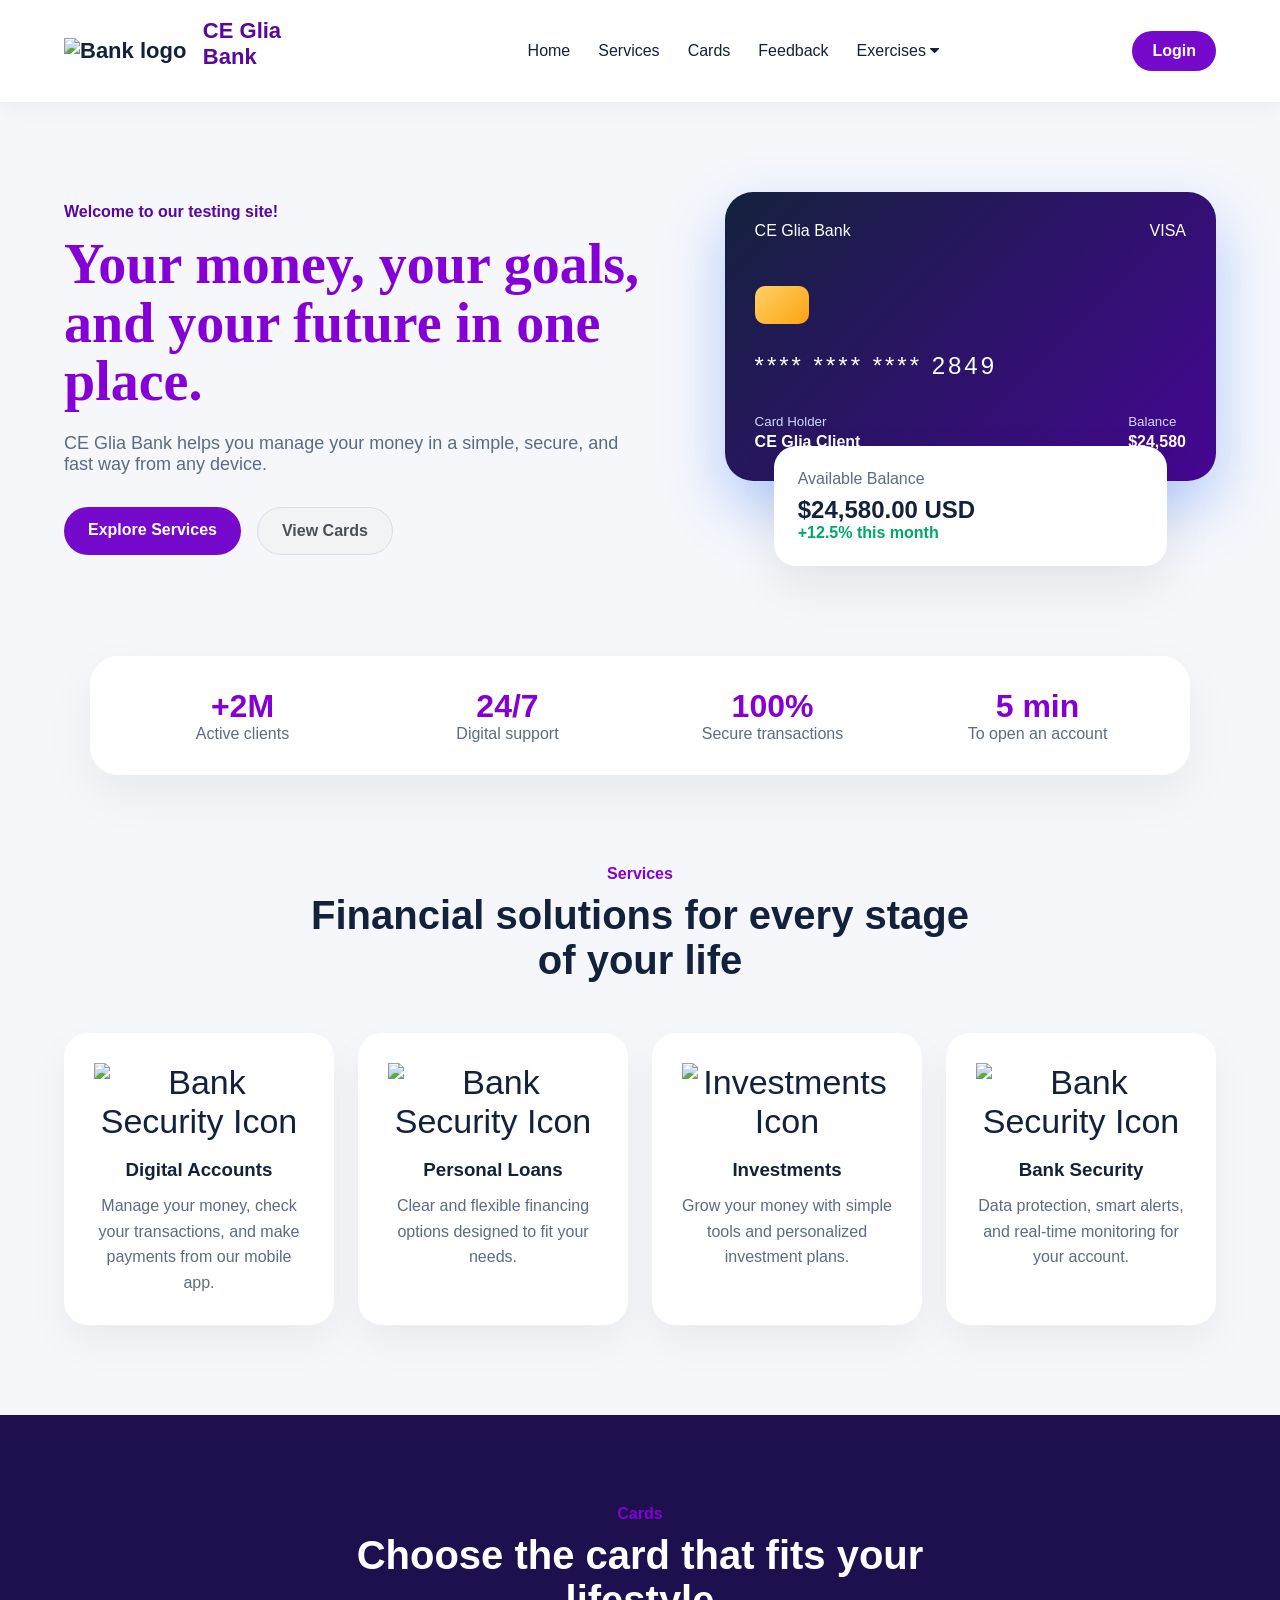
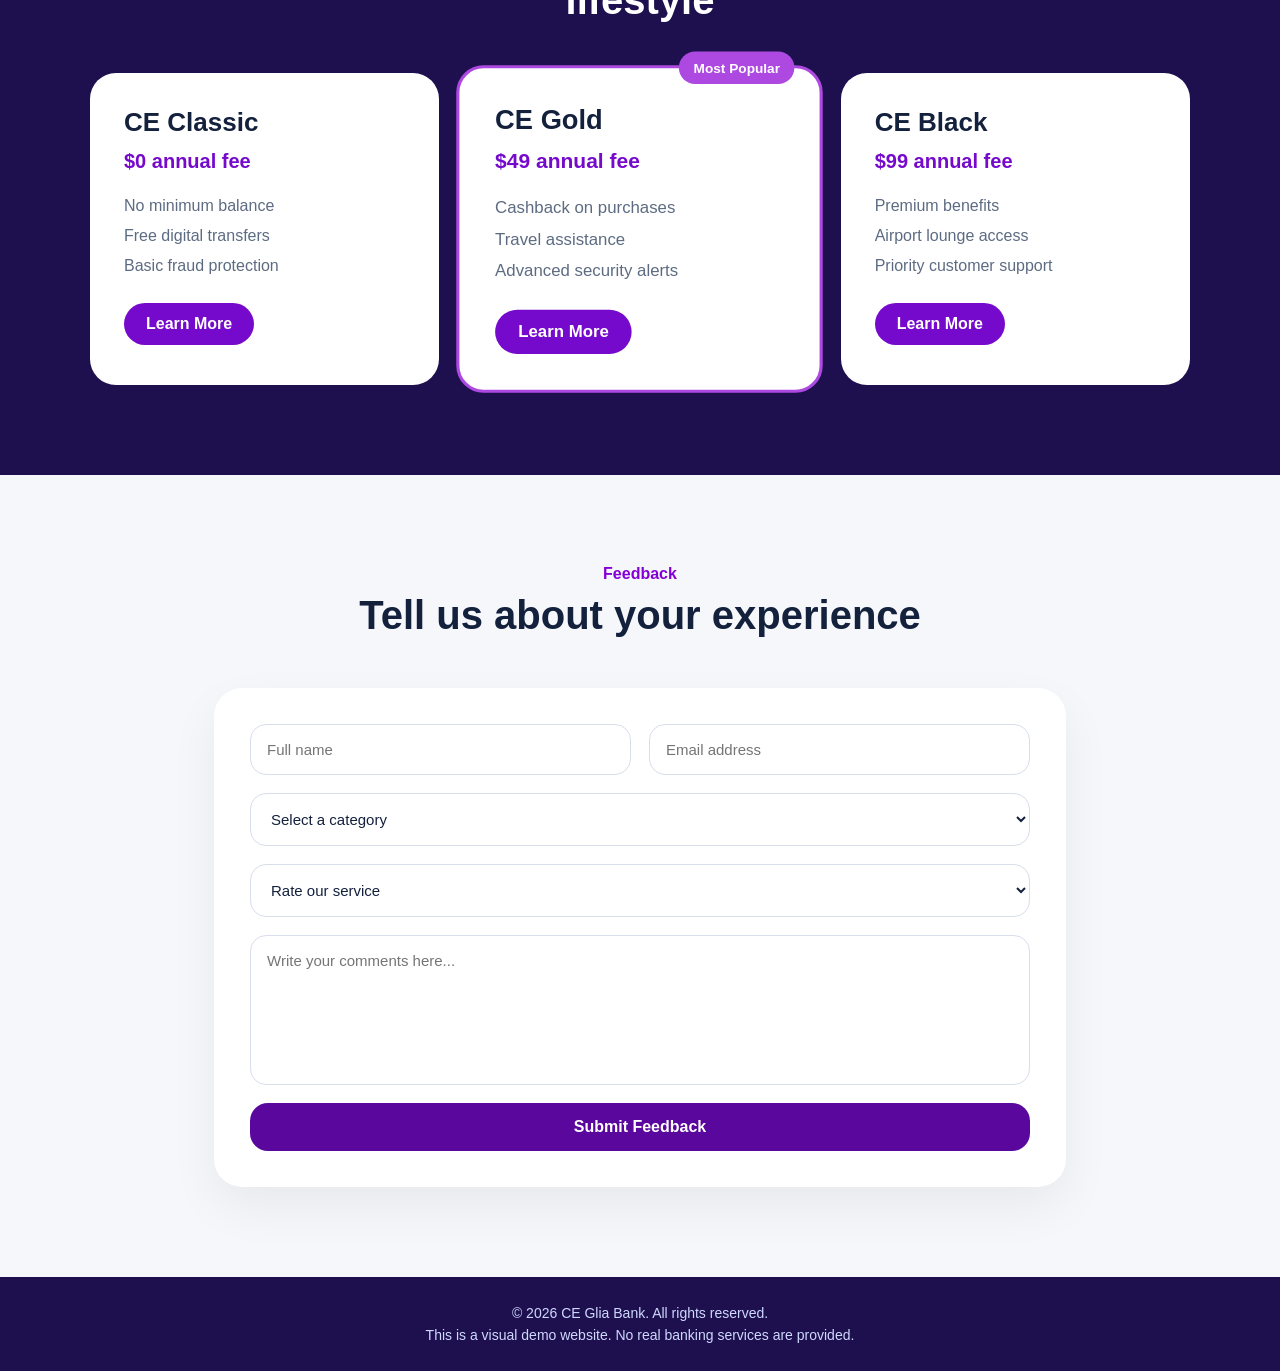
==== index.html @ 2df1a619 "Creating a section for future exercises" ====
<!DOCTYPE html>
<html>
  <head>
    <script>
      //Read idtoken from query parameter with the same name.
      const params = new Proxy(new URLSearchParams(window.location.search), {
        get: (searchParams, prop) => searchParams.get(prop),
      });
      const idToken = params.idtoken;
      window.getGliaContext = () => ({ idToken });
    </script>
    <script async src="https://api.glia.com/salemove_integration.js"></script>
    <title>CE Testing Site</title>
    <link rel="icon" type="image/x-icon" href="images/favicon.ico">
    <link rel="stylesheet" href="styles.css">
    <link rel="stylesheet" href="https://cdnjs.cloudflare.com/ajax/libs/font-awesome/4.7.0/css/font-awesome.min.css">
  </head>

  <body>
    <header class="header">
      <nav class="navbar" id="myNavbar">
  <!-- Logo section -->
  <div class="logo">
    <img src="images/favicon.ico" alt="Bank logo">
    <p class="tag">CE Glia Bank</p>
  </div>

  <!-- Links Container -->
  <ul class="nav-links" id="navLinks">
    <li><a href="#home" class="active">Home</a></li>
    <li><a href="#services" class="active">Services</a></li>
    <li><a href="#cards">Cards</a></li>
    <li><a href="#feedback">Feedback</a></li>
    <li class="dropdown">
      <button class="dropbtn">Exercises 
        <i class="fa fa-caret-down"></i>
      </button>
      <div class="dropdown-content">
        <a href="#link1">Link 1</a>
        <a href="#link2">Link 2</a>
        <a href="#link3">Link 3</a>
      </div>
    </li>
  </ul>

  <!-- Login Button -->
  <a href="login.html" class="btn-login">Login</a>

  <!-- Hamburger Icon for Mobile -->
  <button class="menu-btn" id="menuBtn" onclick="myFunction()">&#9776;</button>
</nav>
    </header>

    <main>
      <!-- <center>
        <img src="images/Full LOGO_black.png" alt="CE logo" style="width:750px">
      </center> -->
      <section class="hero" id="home">
        <div class="hero-text">
          <p class="tag">Welcome to our testing site!</p>
          <h1>Your money, your goals, and your future in one place.</h1>
          <p class="description">
            CE Glia Bank helps you manage your money in a simple, secure, and fast way
            from any device.
          </p>

          <div class="hero-buttons">
            <a href="#services" class="btn-primary">Explore Services</a>
            <a href="#cards" class="btn-secondary">View Cards</a>
          </div>
        </div>

        <div class="hero-card">
          <div class="bank-card">
            <div class="card-top">
              <span>CE Glia Bank</span>
              <span>VISA</span>
            </div>

            <div class="chip"></div>

            <p class="card-number">**** **** **** 2849</p>

            <div class="card-bottom">
              <div>
                <small>Card Holder</small>
                <p>CE Glia Client</p>
              </div>
              <div>
                <small>Balance</small>
                <p>$24,580</p>
              </div>
            </div>
          </div>

          <div class="balance-box">
            <p>Available Balance</p>
            <h2>$24,580.00 USD</h2>
            <span>+12.5% this month</span>
          </div>
        </div>
      </section>

      <section class="stats">
        <div>
          <h3>+2M</h3>
          <p>Active clients</p>
        </div>
        <div>
          <h3>24/7</h3>
          <p>Digital support</p>
        </div>
        <div>
          <h3>100%</h3>
          <p>Secure transactions</p>
        </div>
        <div>
          <h3>5 min</h3>
          <p>To open an account</p>
        </div>
      </section>

      <section class="section" id="services">
        <div class="section-title">
          <p>Services</p>
          <h2>Financial solutions for every stage of your life</h2>
        </div>

        <div class="services-grid">
          <article class="service-card">
            <center><div class="icon"><img src="images/digitalAcc.png" alt="Bank Security Icon"></div></center>
            <h3>Digital Accounts</h3>
            <p>
              Manage your money, check your transactions, and make payments
              from our mobile app.
            </p>
          </article>

          <article class="service-card">
            <center><div class="icon"><img src="images/perLoan.png" alt="Bank Security Icon"></div></center>
            <h3>Personal Loans</h3>
            <p>
              Clear and flexible financing options designed to fit your needs.
            </p>
          </article>

          <article class="service-card">
            <center><div class="icon"><img src="images/invest.png" alt="Investments Icon"></div></center>
            <h3>Investments</h3>
            <p>
              Grow your money with simple tools and personalized investment plans.
            </p>
          </article>

          <article class="service-card">
            <center><div class="icon"><img src="images/security.png" alt="Bank Security Icon"></div></center>
            <h3>Bank Security</h3>
            <p>
              Data protection, smart alerts, and real-time monitoring for your account.
            </p>
          </article>
        </div>
      </section>

      <section class="cards-section" id="cards">
        <div class="section-title">
          <p>Cards</p>
          <h2>Choose the card that fits your lifestyle</h2>
        </div>

        <div class="plans">
          <article class="plan-card">
            <h3>CE Classic</h3>
            <p class="price">$0 annual fee</p>
            <ul>
              <li>No minimum balance</li>
              <li>Free digital transfers</li>
              <li>Basic fraud protection</li>
            </ul>
            <a href="#" class="btn-plan">Learn More</a>
          </article>

          <article class="plan-card featured">
            <div class="badge">Most Popular</div>
            <h3>CE Gold</h3>
            <p class="price">$49 annual fee</p>
            <ul>
              <li>Cashback on purchases</li>
              <li>Travel assistance</li>
              <li>Advanced security alerts</li>
            </ul>
            <a href="#" class="btn-plan">Learn More</a>
          </article>

          <article class="plan-card">
            <h3>CE Black</h3>
            <p class="price">$99 annual fee</p>
            <ul>
              <li>Premium benefits</li>
              <li>Airport lounge access</li>
              <li>Priority customer support</li>
            </ul>
            <a href="#" class="btn-plan">Learn More</a>
          </article>
        </div>
      </section>

      <section class="feedback-section" id="feedback">
        <div class="section-title">
          <p>Feedback</p>
          <h2>Tell us about your experience</h2>
        </div>

        <form class="feedback-form">
          <div class="form-row">
            <input type="text" placeholder="Full name" required />
            <input type="email" placeholder="Email address" required />
          </div>

          <select required>
            <option value="">Select a category</option>
            <option value="service">Service rating</option>
            <option value="complaint">Complaint</option>
            <option value="suggestion">Suggestion</option>
            <option value="support">Customer support</option>
          </select>

          <select required>
            <option value="">Rate our service</option>
            <option value="excellent">Excellent</option>
            <option value="good">Good</option>
            <option value="regular">Regular</option>
            <option value="bad">Bad</option>
          </select>

          <textarea placeholder="Write your comments here..." required id="feedback-text"></textarea>

          <button type="button">Submit Feedback</button>
        </form>
      </section>
    </main>

    <footer class="footer">
      <p>© 2026 CE Glia Bank. All rights reserved.</p>
      <p>This is a visual demo website. No real banking services are provided.</p>
    </footer>

    <script src="script.js"></script>
  </body>
</html>
---- styles.css ----
* {
  margin: 0;
  padding: 0;
  box-sizing: border-box;
  font-family: "Segoe UI", Arial, sans-serif;
}

html {
  scroll-behavior: smooth;
}

body {
  background: #f5f7fb;
  color: #14213d;
}

h1  {
  color:#8500D6;
  font-family:roboto;
}
img {
  width:50%;
}

.header {
  width: 100%;
  background: rgba(255, 255, 255, 0.95);
  backdrop-filter: blur(12px);
  position: sticky;
  top: 0;
  z-index: 100;
  box-shadow: 0 4px 20px rgba(0, 0, 0, 0.06);
}

/* Your original base styles */
.navbar {
  max-width: 1200px;
  margin: auto;
  padding: 18px 24px;
  display: flex;
  justify-content: space-between;
  align-items: center;
  position: relative; /* Needed for positioning mobile menu */
}

.logo {
  font-size: 22px;
  font-weight: 800;
  display: flex;
  align-items: center;
  gap: 10px;
}

.nav-links {
  display: flex;
  align-items: center;
  list-style: none;
  gap: 28px;
  margin: 0;
  padding: 0;
}

.nav-links a {
  text-decoration: none;
  color: #14213d;
  font-weight: 500;
  transition: 0.3s;
}

.nav-links a:hover {
  color: #CA8FFA;
}

.btn-login {
  text-decoration: none;
  background: #760ACC;
  color: #fff;
  padding: 11px 20px;
  border-radius: 30px;
  font-weight: 600;
  transition: 0.3s;
}

.btn-login:hover {
  background: #CA8FFA;
}

.menu-btn {
  display: none;
  background: none;
  border: none;
  font-size: 28px;
  cursor: pointer;
  color: #14213d;
}

.dropdown {
  position: relative;
}

.dropdown .dropbtn {
  font-family: inherit;
  font-size: inherit;
  font-weight: 500;
  color: #14213d;
  background: transparent;
  border: none;
  padding: 0;
  cursor: pointer;
  transition: 0.3s;
}

.dropdown:hover .dropbtn {
  color: #CA8FFA;
}

.dropdown-content {
  display: none;
  position: absolute;
  top: 100%;
  left: 0;
  background-color: #ffffff;
  min-width: 160px;
  box-shadow: 0px 8px 16px rgba(0,0,0,0.1);
  border-radius: 8px;
  padding: 8px 0;
  z-index: 100;
}

.dropdown-content a {
  color: #14213d;
  padding: 10px 18px;
  display: block;
  font-weight: 500;
}

.dropdown-content a:hover {
  background-color: #f5f0ff;
  color: #760ACC;
}

@media (min-width: 769px) {
  .dropdown:hover .dropdown-content {
    display: block;
  }
}

@media (max-width: 768px) {
  .menu-btn {
    display: block; /* Show hamburger button on small screens */
  }

  .nav-links {
    display: none; /* Hide main links by default */
    flex-direction: column;
    position: absolute;
    top: 100%;
    left: 0;
    width: 100%;
    background-color: #ffffff;
    box-shadow: 0px 10px 15px rgba(0,0,0,0.05);
    padding: 20px 0;
    gap: 18px;
  }

  .nav-links.active {
    display: flex;
  }

  .nav-links li {
    text-align: center;
  }

  .dropdown-content {
    position: static;
    box-shadow: none;
    background-color: #f9f9f9;
    margin-top: 10px;
    border-radius: 0;
  }

  .dropdown.open .dropdown-content {
    display: block;
  }
}

.hero {
  max-width: 1200px;
  margin: auto;
  padding: 90px 24px;
  display: grid;
  grid-template-columns: 1.1fr 0.9fr;
  align-items: center;
  gap: 60px;
}

.tag {
  color: #59079C;
  font-weight: 700;
  margin-bottom: 14px;
}

.hero h1 {
  font-size: 56px;
  line-height: 1.05;
  margin-bottom: 22px;
}

.description {
  font-size: 18px;
  color: #5d6b82;
  max-width: 560px;
  margin-bottom: 32px;
}

.hero-buttons {
  display: flex;
  gap: 16px;
  flex-wrap: wrap;
}

.btn-primary,
.btn-secondary {
  text-decoration: none;
  padding: 14px 24px;
  border-radius: 30px;
  font-weight: 700;
  transition: 0.3s;
}

.btn-primary {
  background: #760ACC;
  color: #fff;
}

.btn-primary:hover {
  background: #CA8FFA;
}

.btn-secondary {
  background: #fff;
  color: #14213d;
  border: 1px solid #d8deea;
}

.btn-secondary:hover {
  border-color: #CA8FFA;
  color: #CA8FFA;
}

.hero-card {
  position: relative;
}

.bank-card {
  background: linear-gradient(135deg, #14213d, #450693);
  color: #fff;
  padding: 30px;
  border-radius: 28px;
  min-height: 260px;
  box-shadow: 0 25px 60px rgba(0, 87, 255, 0.28);
}

.card-top,
.card-bottom {
  display: flex;
  justify-content: space-between;
  align-items: center;
}

.chip {
  width: 54px;
  height: 38px;
  background: linear-gradient(135deg, #ffd166, #fca311);
  border-radius: 10px;
  margin: 40px 0 24px;
}

.card-number {
  font-size: 24px;
  letter-spacing: 3px;
  margin-bottom: 30px;
}

.card-bottom small {
  color: #cfd8ff;
}

.card-bottom p {
  font-weight: 700;
}

.balance-box {
  background: #fff;
  padding: 24px;
  border-radius: 22px;
  box-shadow: 0 20px 50px rgba(0, 0, 0, 0.08);
  width: 80%;
  margin: -35px auto 0;
  position: relative;
}

.balance-box p {
  color: #5d6b82;
  margin-bottom: 8px;
}

.balance-box span {
  color: #00a86b;
  font-weight: 700;
}

.stats {
  max-width: 1100px;
  margin: auto;
  background: #fff;
  border-radius: 28px;
  padding: 32px;
  display: grid;
  grid-template-columns: repeat(4, 1fr);
  gap: 24px;
  box-shadow: 0 20px 50px rgba(0, 0, 0, 0.06);
}

.stats div {
  text-align: center;
}

.stats h3 {
  font-size: 32px;
  color: #8500D6;
}

.stats p {
  color: #5d6b82;
}

.section {
  max-width: 1200px;
  margin: auto;
  padding: 90px 24px;
}

.section-title {
  text-align: center;
  max-width: 700px;
  margin: 0 auto 50px;
}

.section-title p {
  color: #8500D6;
  font-weight: 700;
  margin-bottom: 10px;
}

.section-title h2 {
  font-size: 40px;
}

.services-grid {
  display: grid;
  grid-template-columns: repeat(4, 1fr);
  gap: 24px;
}

.service-card {
  background: #fff;
  padding: 30px;
  border-radius: 24px;
  box-shadow: 0 18px 40px rgba(0, 0, 0, 0.05);
  transition: 0.3s;
}

.service-card:hover {
  transform: translateY(-8px);
}

.icon {
  font-size: 34px;
  margin-bottom: 18px;
}

.service-card h3 {
  margin-bottom: 12px;
  text-align: center;
}

.service-card p {
  color: #5d6b82;
  line-height: 1.6;
  text-align: center;
}

.cards-section {
  background: #1E104E;
  color: #fff;
  padding: 90px 24px;
}

.cards-section .section-title h2 {
  color: #fff;
}

.plans {
  max-width: 1100px;
  margin: auto;
  display: grid;
  grid-template-columns: repeat(3, 1fr);
  gap: 26px;
}

.plan-card {
  background: #fff;
  color: #14213d;
  padding: 34px;
  border-radius: 26px;
  position: relative;
}

.plan-card.featured {
  transform: scale(1.05);
  border: 3px solid #AD49E1;
}

.badge {
  position: absolute;
  top: -16px;
  right: 24px;
  background: #AD49E1;
  color: white;
  padding: 8px 14px;
  border-radius: 20px;
  font-size: 13px;
  font-weight: 800;
}

.plan-card h3 {
  font-size: 26px;
  margin-bottom: 12px;
}

.price {
  font-size: 20px;
  color: #760ACC;
  font-weight: 800;
  margin-bottom: 24px;
}

.plan-card ul {
  list-style: none;
  margin-bottom: 28px;
}

.plan-card li {
  margin-bottom: 12px;
  color: #5d6b82;
}

.btn-plan {
  display: inline-block;
  text-decoration: none;
  background: #760ACC;
  color: #fff;
  padding: 12px 22px;
  border-radius: 26px;
  font-weight: 700;
  transition: 0.3s;
}

.btn-plan:hover {
  background: #CA8FFA;  
}

.security {
  max-width: 1200px;
  margin: auto;
  padding: 90px 24px;
  display: grid;
  grid-template-columns: 1fr 1fr;
  align-items: center;
  gap: 60px;
}

.security h2 {
  font-size: 42px;
  margin-bottom: 18px;
}

.security-text > p:not(.tag) {
  color: #5d6b82;
  line-height: 1.7;
  margin-bottom: 28px;
}

.security-list {
  display: grid;
  gap: 18px;
}

.security-list div {
  background: #fff;
  padding: 18px;
  border-radius: 18px;
  box-shadow: 0 14px 35px rgba(0, 0, 0, 0.05);
}

.security-list strong {
  display: block;
  margin-bottom: 6px;
}

.security-list span {
  color: #5d6b82;
}

.phone-mockup {
  background: linear-gradient(135deg, #0057ff, #00a6ff);
  padding: 18px;
  border-radius: 42px;
  max-width: 330px;
  margin: auto;
  box-shadow: 0 25px 60px rgba(0, 87, 255, 0.25);
}

.phone-screen {
  background: #f5f7fb;
  border-radius: 32px;
  padding: 28px;
  min-height: 520px;
}

.phone-screen h3 {
  margin-bottom: 40px;
}

.phone-screen > p {
  color: #5d6b82;
}

.phone-screen h2 {
  font-size: 30px;
  margin-bottom: 30px;
}

.transaction {
  background: #fff;
  margin-bottom: 16px;
  padding: 16px;
  border-radius: 18px;
  display: flex;
  justify-content: space-between;
  box-shadow: 0 8px 25px rgba(0, 0, 0, 0.05);
}

.contact {
  max-width: 850px;
  margin: auto;
  padding: 80px 24px;
}

.contact-form {
  background: #fff;
  padding: 36px;
  border-radius: 28px;
  box-shadow: 0 20px 50px rgba(0, 0, 0, 0.06);
  display: grid;
  gap: 18px;
}

.contact-form input,
.contact-form textarea {
  width: 100%;
  padding: 16px;
  border: 1px solid #d8deea;
  border-radius: 16px;
  font-size: 15px;
  outline: none;
}

.contact-form textarea {
  height: 140px;
  resize: none;
}

.contact-form input:focus,
.contact-form textarea:focus {
  border-color: #0057ff;
}

.contact-form button {
  border: none;
  background: #0057ff;
  color: #fff;
  padding: 15px;
  border-radius: 18px;
  font-weight: 800;
  font-size: 16px;
  cursor: pointer;
  transition: 0.3s;
}

.contact-form button:hover {
  background: #003fc2;
}

.footer {
  background: #1E104E;
  color: #cfd8ff;
  text-align: center;
  padding: 28px;
  font-size: 14px;
}

.footer p:first-child {
  margin-bottom: 6px;
}

@media (max-width: 900px) {
  .menu-btn {
    display: block;
  }

  .nav-links {
    position: absolute;
    top: 76px;
    left: 0;
    right: 0;
    background: #fff;
    flex-direction: column;
    align-items: center;
    padding: 24px;
    display: none;
    box-shadow: 0 20px 40px rgba(0, 0, 0, 0.08);
  }

  .nav-links.active {
    display: flex;
  }

  .btn-login {
    display: none;
  }

  .hero,
  .security {
    grid-template-columns: 1fr;
  }

  .hero h1 {
    font-size: 42px;
  }

  .stats {
    grid-template-columns: repeat(2, 1fr);
    margin: 0 24px;
  }

  .services-grid,
  .plans {
    grid-template-columns: 1fr;
  }

  .plan-card.featured {
    transform: none;
  }
}

@media (max-width: 520px) {
  .hero {
    padding-top: 60px;
  }

  .hero h1 {
    font-size: 34px;
  }

  .section-title h2,
  .security h2 {
    font-size: 30px;
  }

  .stats {
    grid-template-columns: 1fr;
  }

  .bank-card {
    padding: 24px;
  }

  .card-number {
    font-size: 18px;
  }

  .balance-box {
    width: 95%;
  }
}

.feedback-section {
  max-width: 900px;
  margin: auto;
  padding: 90px 24px;
}

.feedback-form {
  background: #fff;
  padding: 36px;
  border-radius: 28px;
  box-shadow: 0 20px 50px rgba(0, 0, 0, 0.06);
  display: grid;
  gap: 18px;
}

.form-row {
  display: grid;
  grid-template-columns: 1fr 1fr;
  gap: 18px;
}

.feedback-form input,
.feedback-form select,
.feedback-form textarea {
  width: 100%;
  padding: 16px;
  border: 1px solid #d8deea;
  border-radius: 16px;
  font-size: 15px;
  outline: none;
  background: #fff;
  color: #14213d;
}

.feedback-form textarea {
  height: 150px;
  resize: none;
}

.feedback-form input:focus,
.feedback-form select:focus,
.feedback-form textarea:focus {
  border-color: #0057ff;
}

.feedback-form button {
  border: none;
  background: #59079C;
  color: #fff;
  padding: 15px;
  border-radius: 18px;
  font-weight: 800;
  font-size: 16px;
  cursor: pointer;
  transition: 0.3s;
}

.feedback-form button:hover {
  background: #CA8FFA;
}

@media (max-width: 700px) {
  .form-row {
    grid-template-columns: 1fr;
  }
}

/* Login */

.login-body {
  background: #f5f7fb;
  min-height: 100vh;
}

.login-container {
  width: min(1100px, 92%);
  min-height: 100vh;
  margin: auto;
  display: grid;
  grid-template-columns: 1fr 430px;
  align-items: center;
  gap: 60px;
}

.back-link {
  display: inline-block;
  text-decoration: none;
  font-weight: 700;
  margin-bottom: 32px;
  transition: 0.3s;
  color: #59079C;
}

.back-link:hover {
  color: #CA8FFA;  
}

.login-logo {
  font-size: 24px;
  font-weight: 800;
  display: flex;
  align-items: center;
  gap: 10px;
  margin-bottom: 34px;
}

.login-left h1 {
  font-size: 54px;
  line-height: 1.05;
  margin-bottom: 22px;
  color: #8500D6;
}

.login-left > p {
  color: #5d6b82;
  font-size: 18px;
  line-height: 1.7;
  max-width: 560px;
}

.login-form-card {
  background: #fff;
  padding: 38px;
  border-radius: 30px;
  box-shadow: 0 25px 70px rgba(0, 0, 0, 0.1);
}

.login-form-card h2 {
  font-size: 32px;
  margin-bottom: 8px;
  color: #2d143d;
}

.login-subtitle {
  color: #5d6b82;
  margin-bottom: 30px;
}

.input-group {
  display: grid;
  gap: 8px;
  margin-bottom: 18px;
}

.input-group label {
  font-weight: 700;
  font-size: 14px;
  color: #14213d;
}

.input-group input {
  width: 100%;
  padding: 15px;
  border: 1px solid #d8deea;
  border-radius: 16px;
  font-size: 15px;
  outline: none;
}

.input-group input:focus {
  border-color: #760ACC;
}

.error-message {
  color: #d90429;
  font-weight: 700;
  min-height: 20px;
  font-size: 14px;
  margin-bottom: 14px;
}

.login-button {
  width: 100%;
  border: none;
  background: #760ACC;
  color: #fff;
  padding: 15px;
  border-radius: 18px;
  font-weight: 800;
  font-size: 16px;
  cursor: pointer;
  transition: 0.3s;
}

.login-button:hover {
  background: #CA8FFA;  
}

@media (max-width: 900px) {
  .login-container {
  grid-template-columns: 1fr;
  padding: 40px 0;
  }

  .login-left h1 {
  font-size: 42px;
  }
  }

  @media (max-width: 520px) {
  .login-left h1 {
  font-size: 34px;
  }

  .login-form-card {
  padding: 28px;
  }
}

/* -----------------DASHBOARD ------------------------------ */
.dashboard-header {
  /* max-width: 1200px; */
  margin: auto;
  padding: 22px 24px;
  display: flex;
  justify-content: space-between;
  align-items: center;
  background: rgba(255, 255, 255, 0.95);
  backdrop-filter: blur(12px);
  box-shadow: 0 4px 20px rgba(0, 0, 0, 0.06);
}

/* PENDIENT!!! */
.dash-container {
  max-width: 1200px;
  margin: auto;
  padding: 18px 24px;
  display: flex;
  justify-content: space-between;
  align-items: center;
}

.dashboard-logo {
  font-size: 24px;
  font-weight: 800;
  display: flex;
  align-items: center;
  gap: 10px;
}

.dashboard-logo span {
  background: #0057ff;
  color: #fff;
  width: 42px;
  height: 42px;
  border-radius: 14px;
  display: grid;
  place-items: center;
  font-size: 15px;
}

.logout-btn {
  border: none;
  background: #760ACC;
  color: #fff;
  padding: 12px 20px;
  border-radius: 30px;
  font-weight: 800;
  cursor: pointer;
  transition: 0.3s;
}

.logout-btn:hover {
  background: #CA8FFA;
}

.dashboard {
  max-width: 1200px;
  margin: auto;
  padding: 30px 24px 80px;
}

.dashboard-welcome {
  background: linear-gradient(135deg, #450693, #9d33f5);
  color: #fff;
  border-radius: 32px;
  padding: 42px;
  display: flex;
  justify-content: space-between;
  gap: 24px;
  align-items: center;
  box-shadow: 0 25px 60px rgba(51, 0, 255, 0.25);
}

.dashboard-tag {
  color: #c59eff;
  font-weight: 800;
  margin-bottom: 10px;
}

.dashboard-welcome h1 {
  font-size: 42px;
  margin-bottom: 10px;
  color: white;
}

.dashboard-welcome p {
  color: #dbe7ff;
}

.status-pill {
  background: rgba(255, 255, 255, 0.18);
  border: 1px solid rgba(255, 255, 255, 0.28);
  padding: 12px 18px;
  border-radius: 30px;
  font-weight: 800;
  white-space: nowrap;
}

.dashboard-grid {
  display: grid;
  grid-template-columns: repeat(2, 1fr);
  gap: 24px;
  margin-top: 28px;
}

.balance-card,
.dashboard-info-card,
.dashboard-bank-card,
.transactions-section {
  background: #fff;
  border-radius: 28px;
  padding: 30px;
  box-shadow: 0 18px 45px rgba(0, 0, 0, 0.06);
}

.balance-card p {
  color: #5d6b82;
  margin-bottom: 8px;
}

.balance-card h2 {
  font-size: 46px;
  margin-bottom: 8px;
}

.balance-card span {
  color: #00a86b;
  font-weight: 800;
}

.dashboard-bank-card {
  background: linear-gradient(135deg, #14213d, #450693);
  color: #fff;
  min-height: 280px;
}

.card-top,
.card-bottom {
  display: flex;
  justify-content: space-between;
  align-items: center;
}

.chip {
  width: 54px;
  height: 38px;
  background: linear-gradient(135deg, #ffd166, #fca311);
  border-radius: 10px;
  margin: 46px 0 28px;
}

.card-number {
  font-size: 24px;
  letter-spacing: 3px;
  margin-bottom: 34px;
}

.card-bottom small {
  display: block;
  color: #cfd8ff;
  margin-bottom: 4px;
}

.card-bottom p {
  font-weight: 800;
}

/* Modal */
/* Modal backdrop overlay */
.modal {
  display: flex; /* Changed from 'none' to 'flex' so it displays instantly when injected */
  position: fixed;
  top: 0;
  left: 0;
  width: 100%;
  height: 100%;
  background-color: rgba(0, 0, 0, 0.5); /* Semi-transparent black */
  justify-content: center;
  align-items: center;
  z-index: 1000;
}

/* Note: The ".modal.active" styles have been deleted because they are no longer needed! */

/* Modal box */
.modal-content {
  background: #ffffff;
  padding: 24px;
  border-radius: 8px;
  width: 90%;
  max-width: 400px;
  text-align: center;
  box-shadow: 0 4px 12px rgba(0, 0, 0, 0.15);
  font-family: sans-serif;
}

.modal-content h3 {
  margin-top: 0;
  color: #333;
}

.modal-content p {
  color: #666;
  margin-bottom: 24px;
}

/* Button Layout & Styling */
.modal-actions {
  display: flex;
  justify-content: center;
  gap: 12px;
}

.modal-actions button, .logout-btn {
  padding: 10px 20px;
  border: none;
  border-radius: 4px;
  font-weight: bold;
  cursor: pointer;
  font-size: 14px;
}

.btn-secondary {
  background-color: #f1f3f5;
  color: #495057;
}

.btn-secondary:hover {
  background-color: #e9ecef;
}

.btn-danger {
  background-color: #dc3545;
  color: #ffffff;
}

.btn-danger:hover {
  background-color: #bd2130;
}

.logout-btn {
  background-color: #007bff;
  color: white;
}
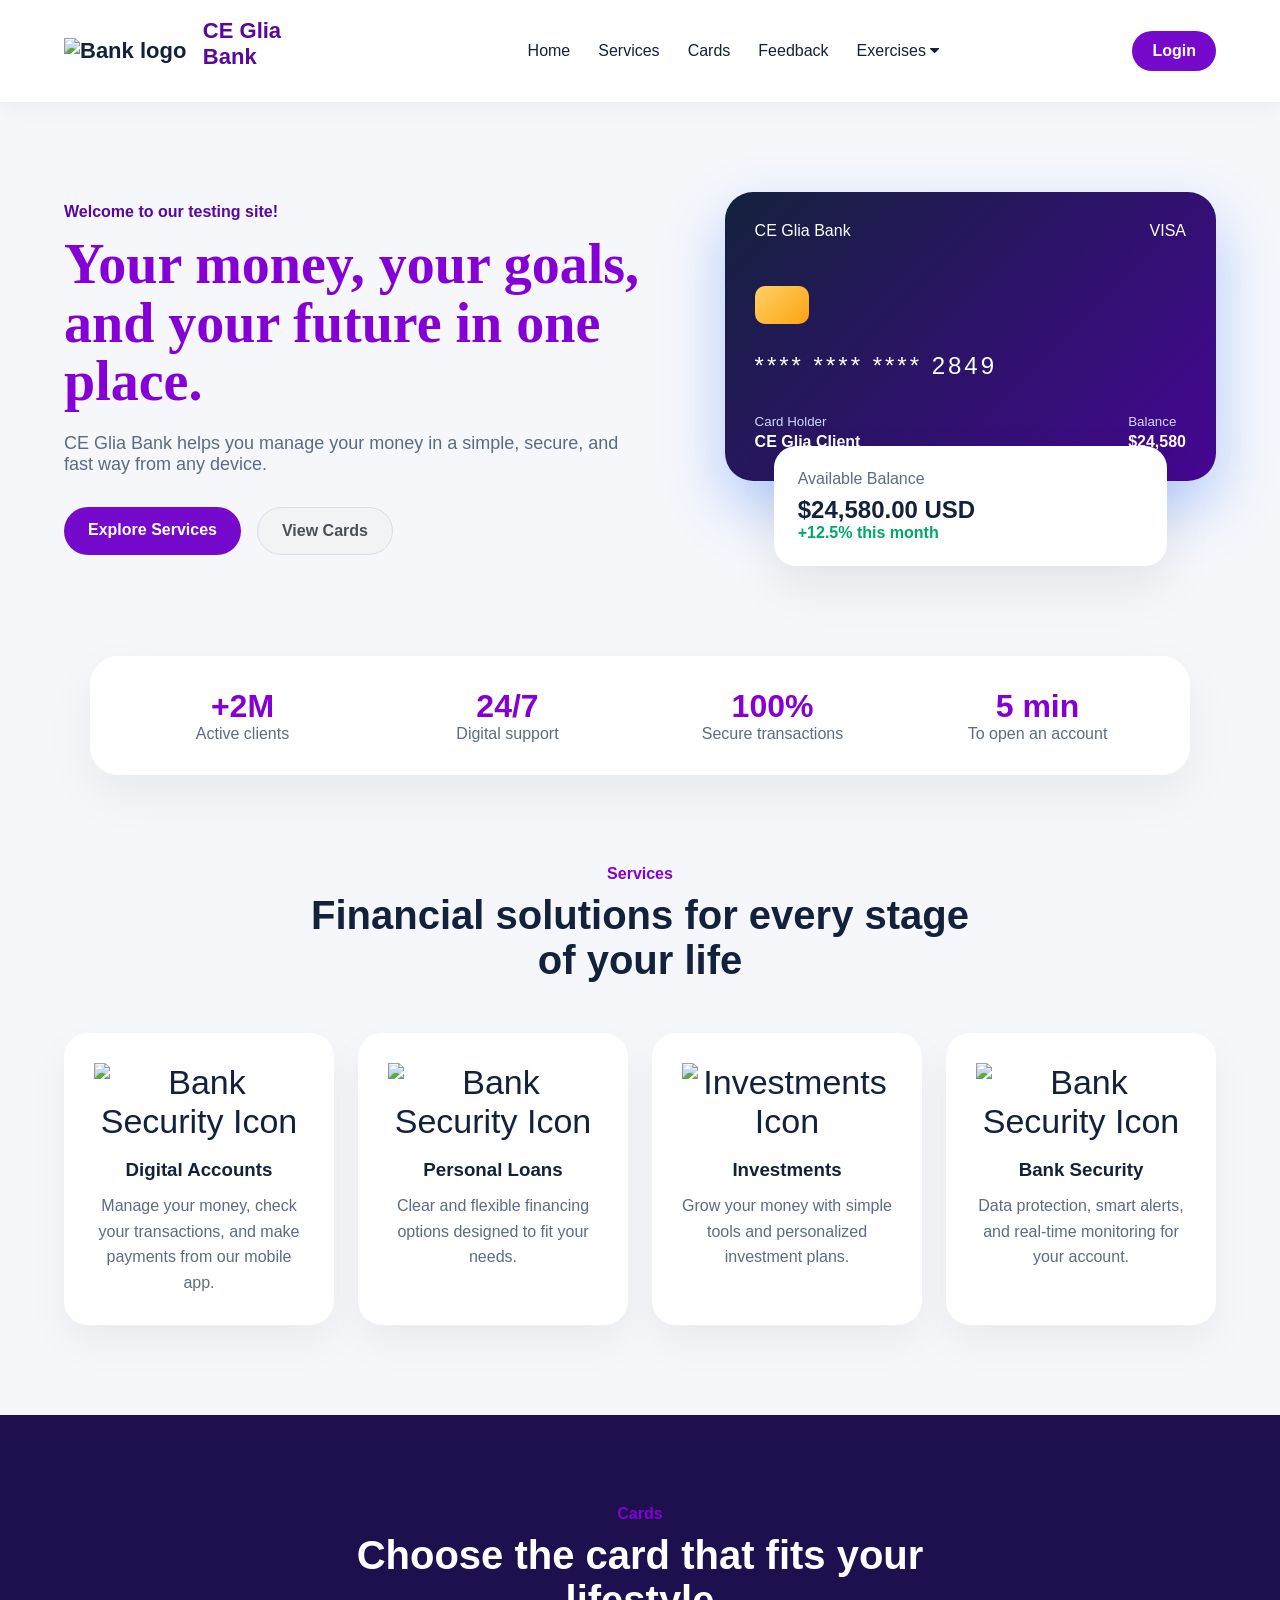
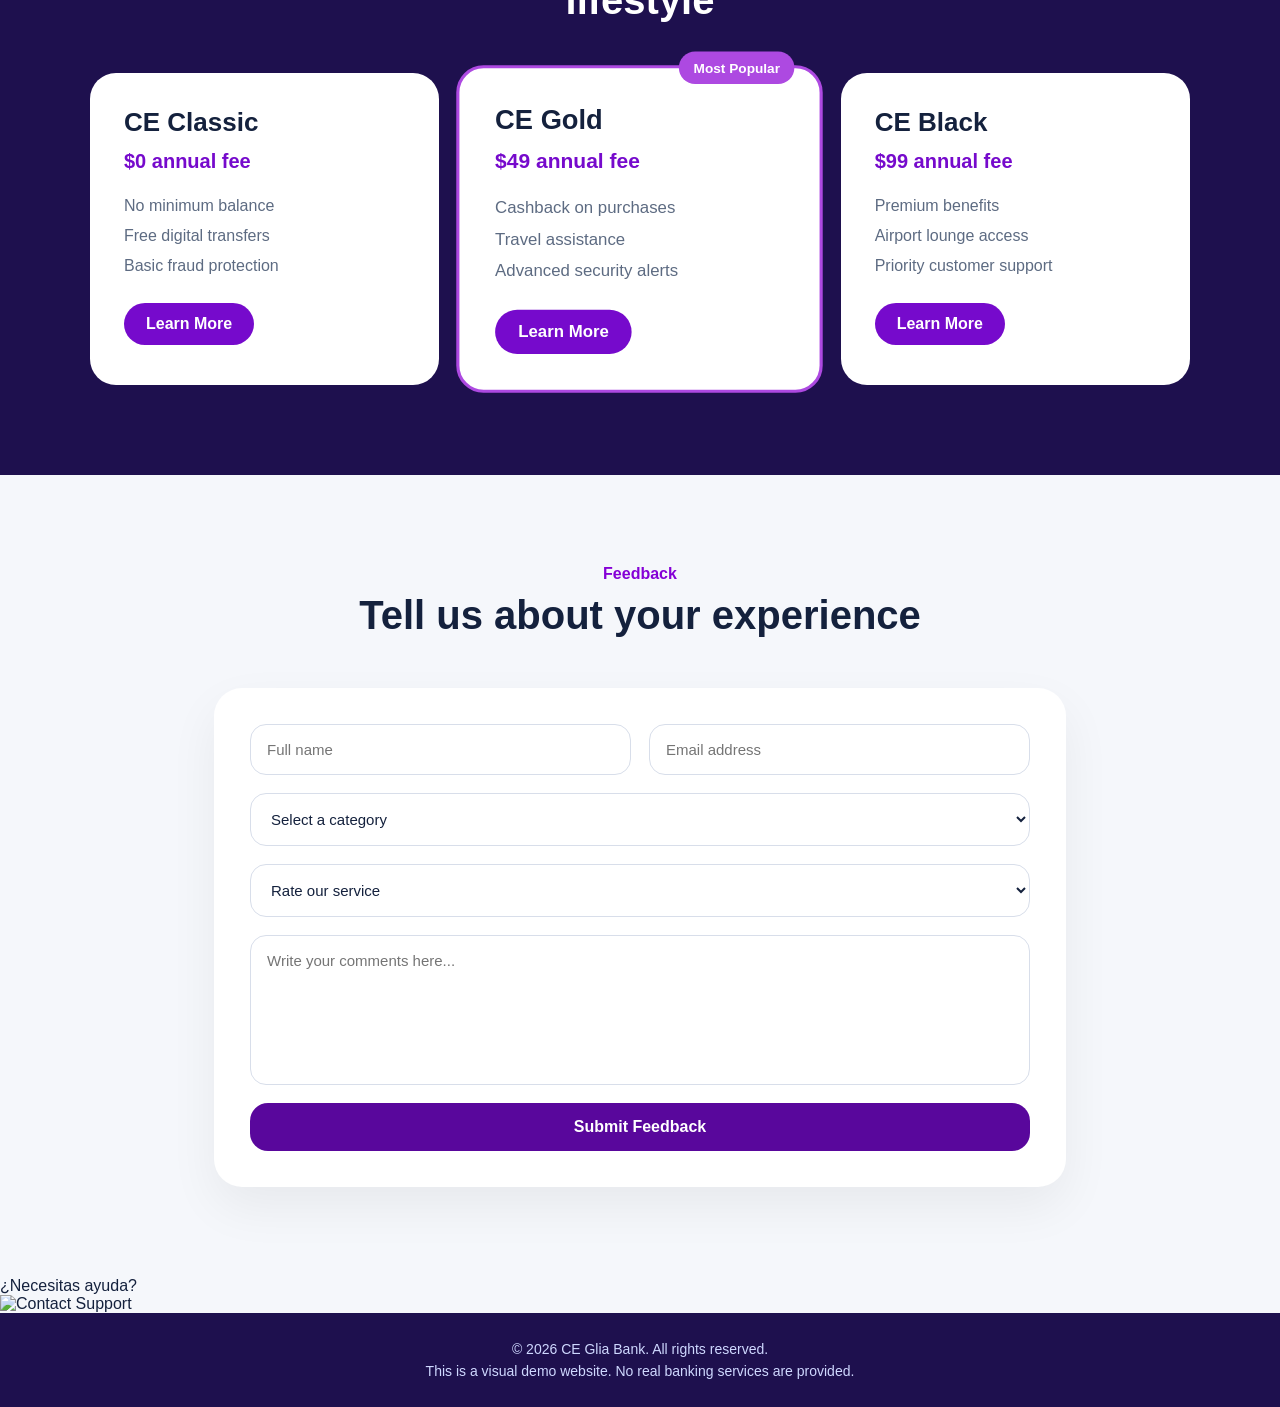
==== commit 06241131: "Testing changing image from bubble" ====
--- a/index.html
+++ b/index.html
@@ -238,6 +238,16 @@
           <button type="button">Submit Feedback</button>
         </form>
       </section>
+      <div class="seccion-contacto">
+            <p>¿Necesitas ayuda?</p>
+            <img 
+              id="custom-glia-button" 
+              src="images/digitalAcc.png" 
+              alt="Contact Support" 
+              data-sm-show-media-selection-on="click" 
+              style="cursor: pointer; width: 60px; height: 60px;" 
+            [cite_start]/> 
+        </div>
     </main>
 
     <footer class="footer">
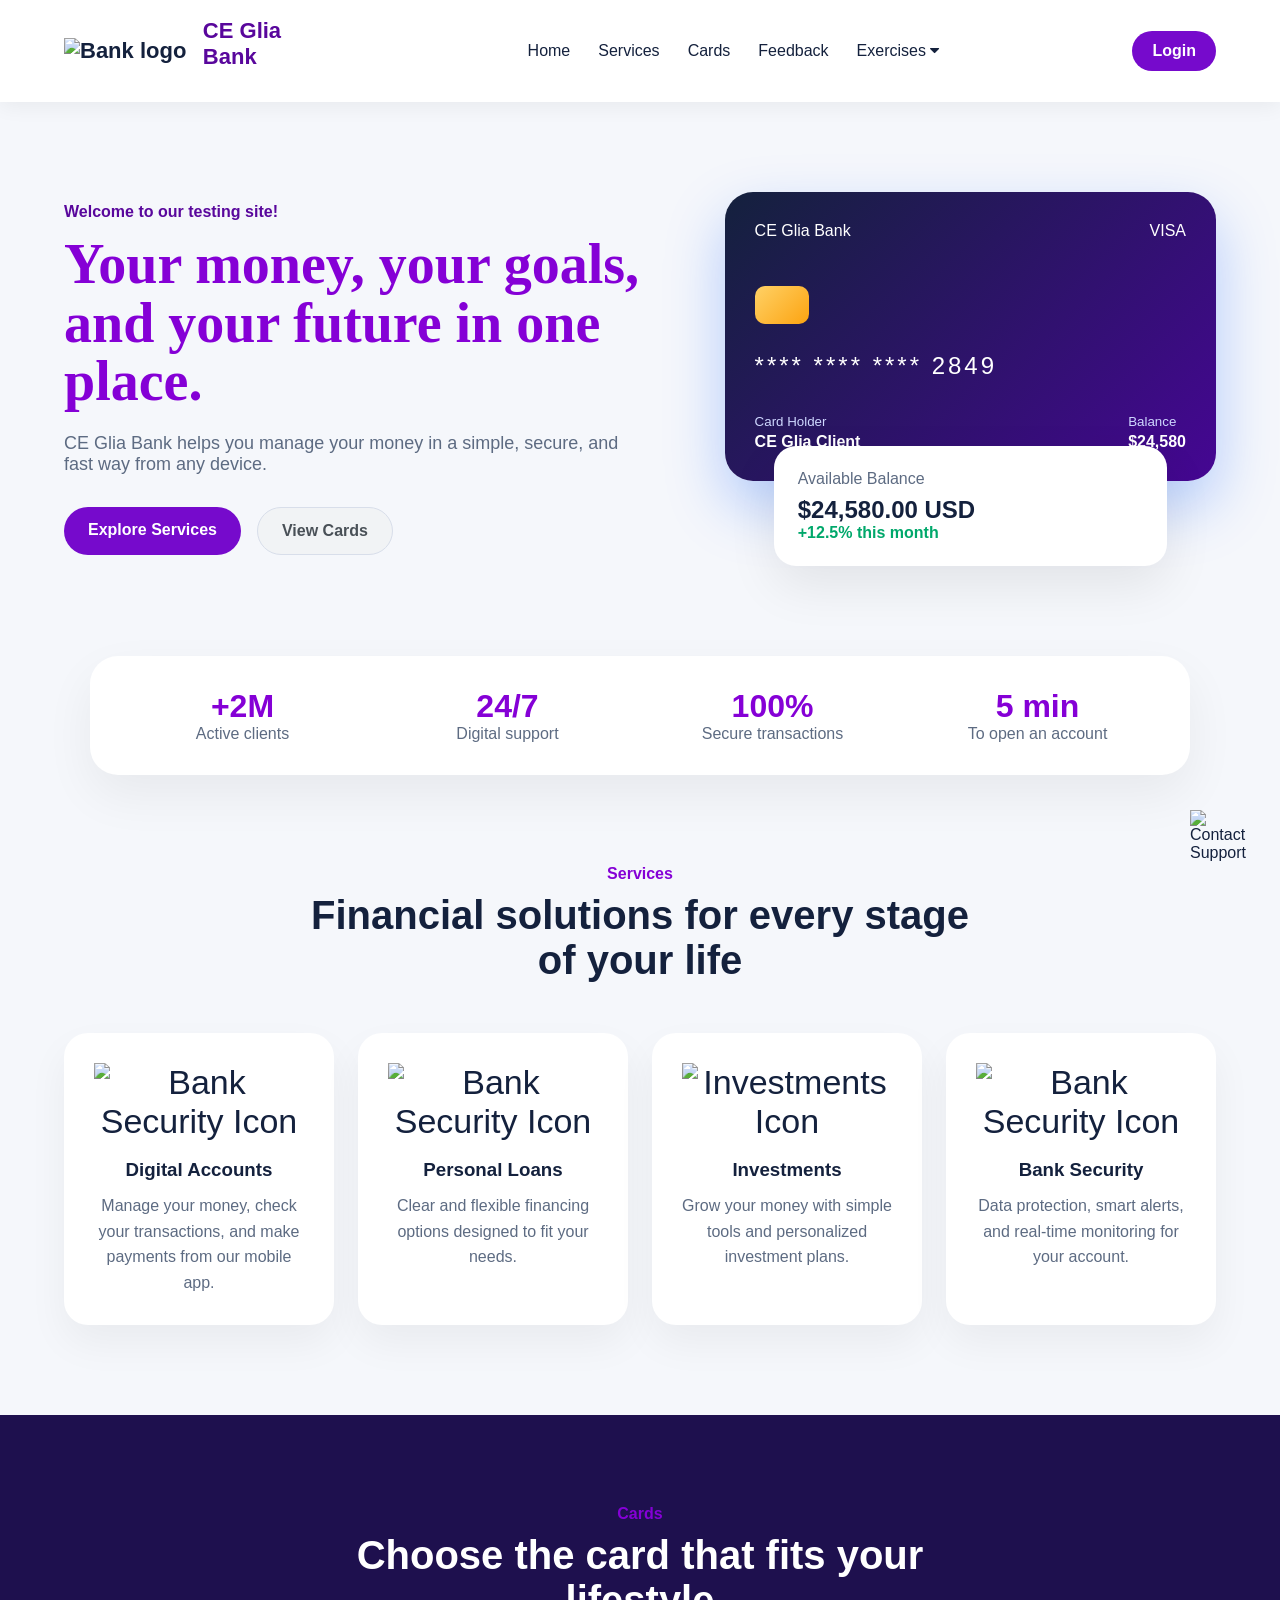
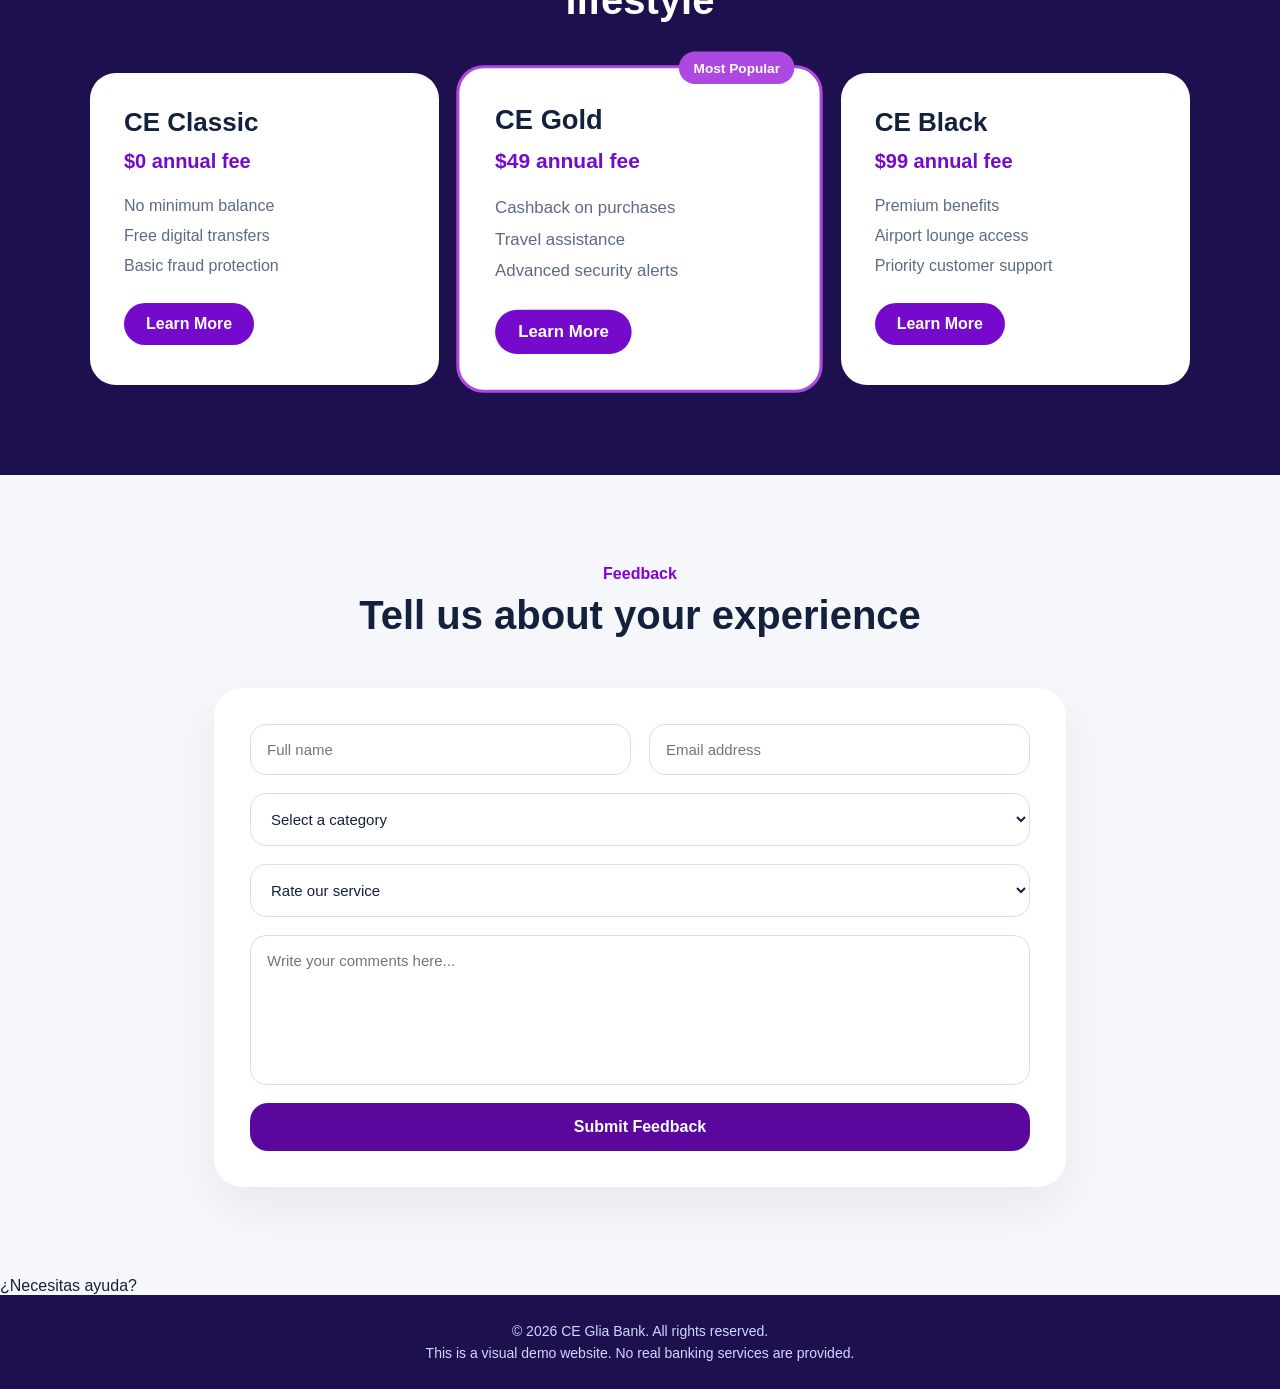
==== commit 3eb75e8b: "Glia position custom image" ====
--- a/index.html
+++ b/index.html
@@ -245,7 +245,15 @@
               src="images/digitalAcc.png" 
               alt="Contact Support" 
               data-sm-show-media-selection-on="click" 
-              style="cursor: pointer; width: 60px; height: 60px;" 
+              style="
+              position: fixed; 
+              bottom: 30px; 
+              right: 30px; 
+              z-index: 99999; 
+              cursor: pointer; 
+              width: 60px; 
+              height: 60px;
+            "
             [cite_start]/> 
         </div>
     </main>
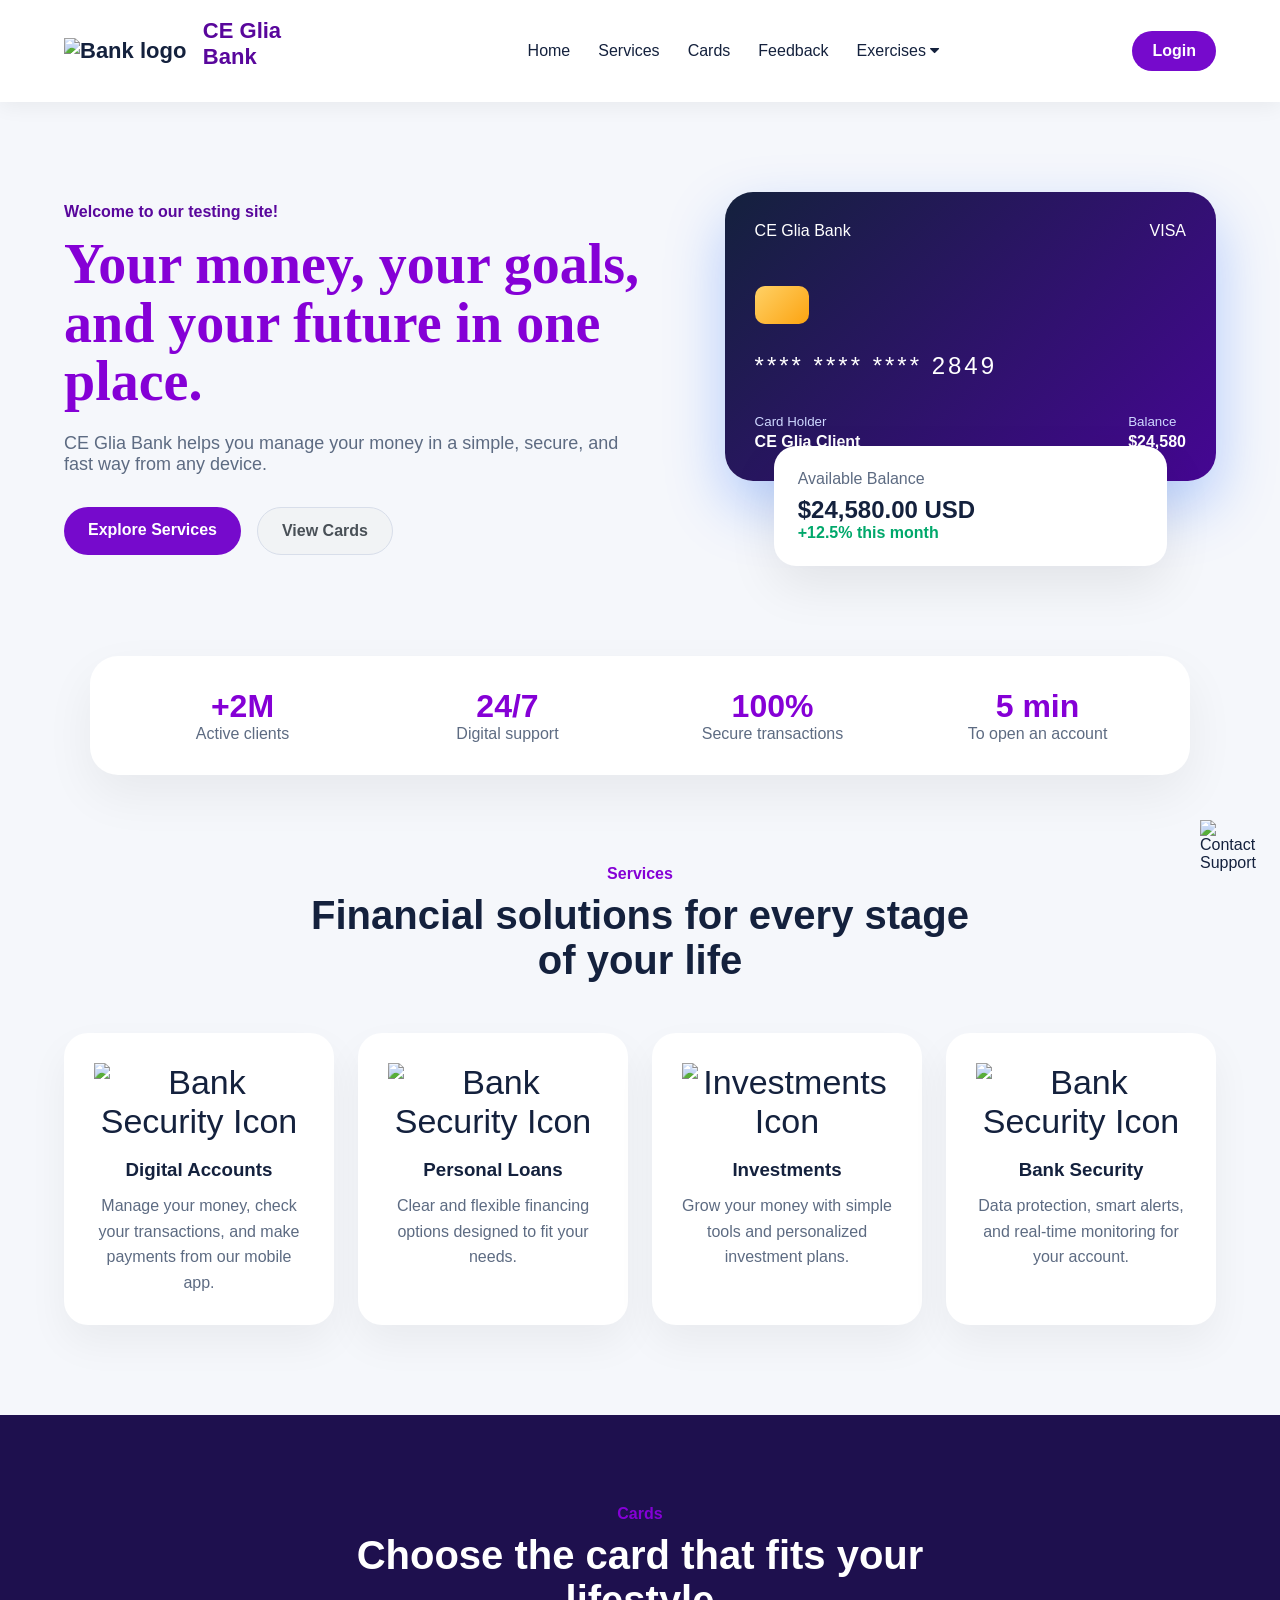
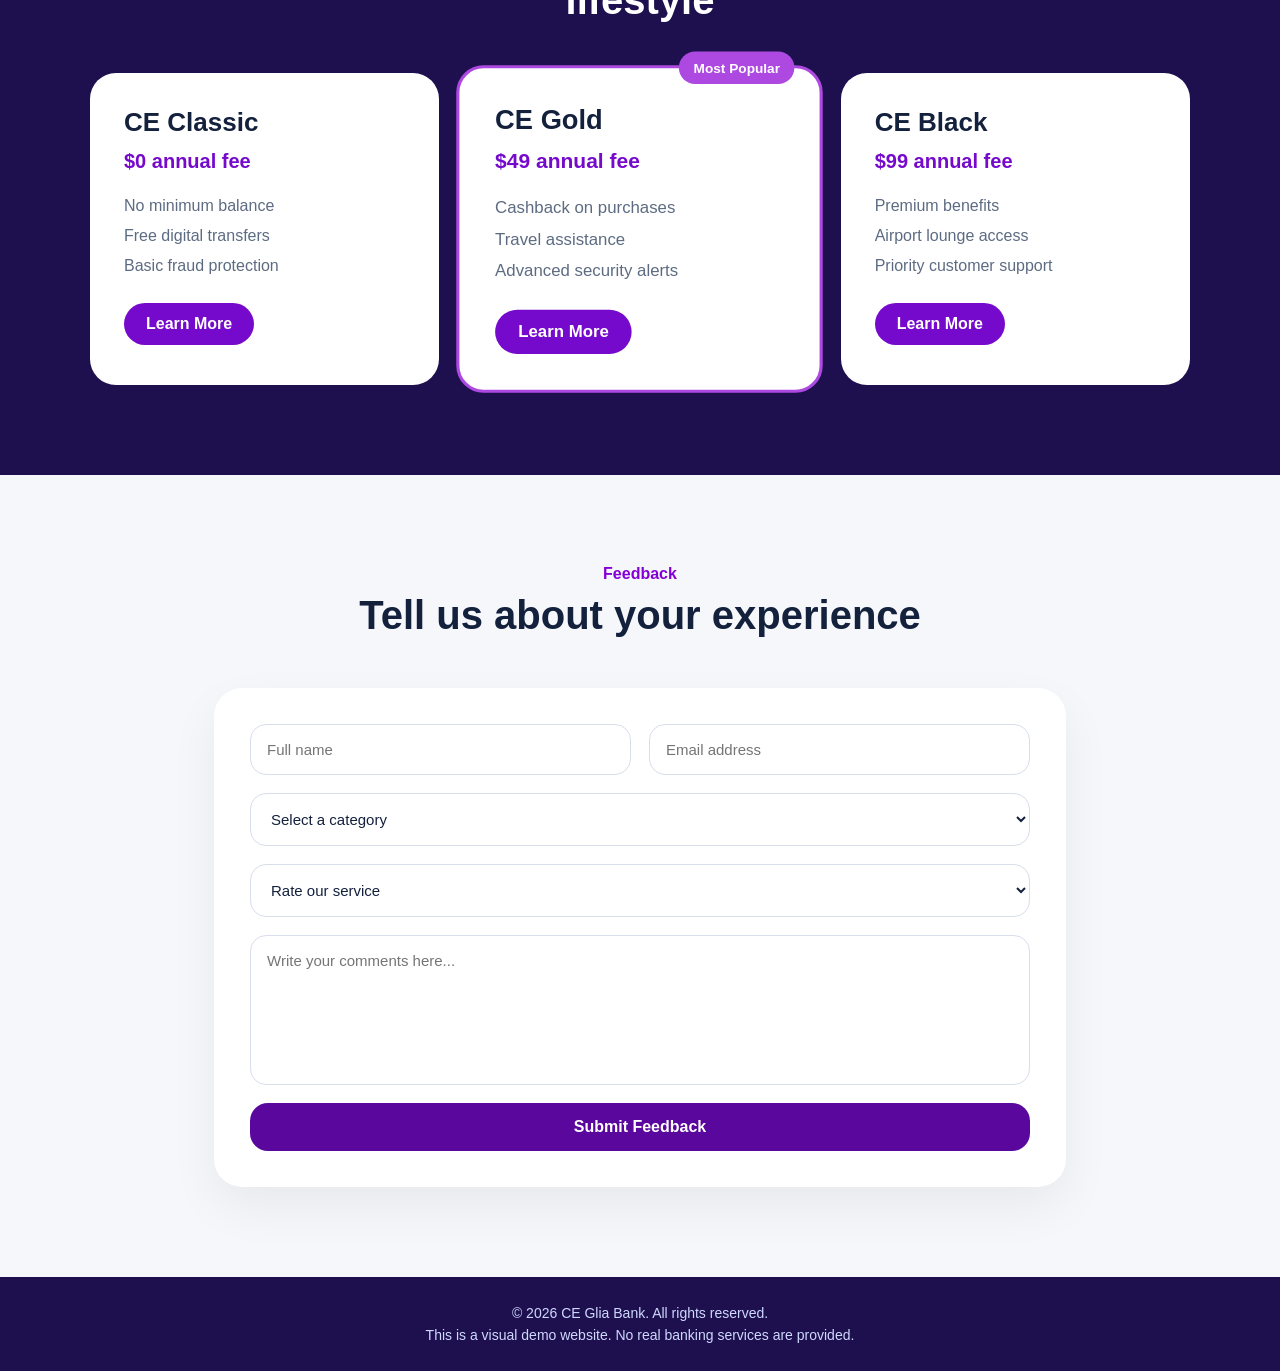
==== commit 7476e2ac: "Adding the general cutom image bubble" ====
--- a/index.html
+++ b/index.html
@@ -238,24 +238,6 @@
           <button type="button">Submit Feedback</button>
         </form>
       </section>
-      <div class="seccion-contacto">
-            <p>¿Necesitas ayuda?</p>
-            <img 
-              id="custom-glia-button" 
-              src="images/digitalAcc.png" 
-              alt="Contact Support" 
-              data-sm-show-media-selection-on="click" 
-              style="
-              position: fixed; 
-              bottom: 30px; 
-              right: 30px; 
-              z-index: 99999; 
-              cursor: pointer; 
-              width: 60px; 
-              height: 60px;
-            "
-            [cite_start]/> 
-        </div>
     </main>
 
     <footer class="footer">
